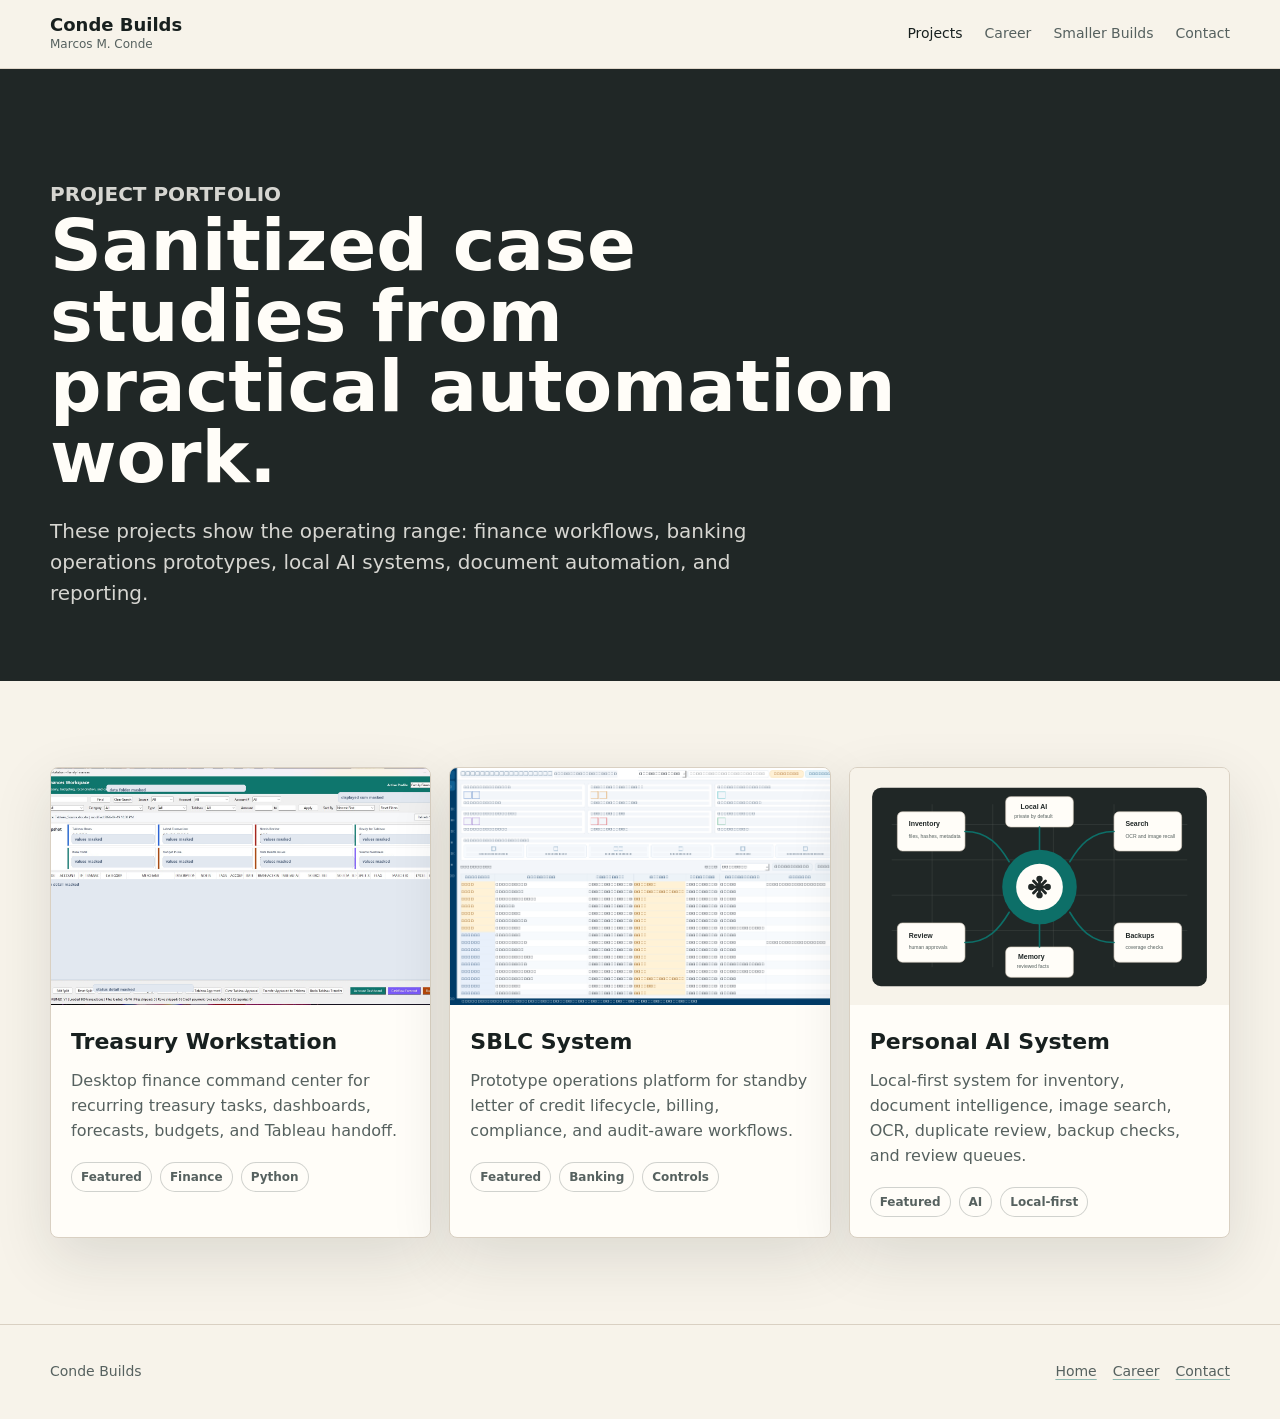
==== projects/index.html @ d3828728 "Initial Conde Builds portfolio site" ====
<!doctype html>
<html lang="en">
  <head>
    <meta charset="utf-8">
    <meta name="viewport" content="width=device-width, initial-scale=1">
    <title>Projects | Conde Builds</title>
    <meta name="description" content="Sanitized case studies for treasury automation, SBLC operations, and local AI workflow systems.">
    <meta property="og:title" content="Projects | Conde Builds">
    <meta property="og:description" content="Sanitized case studies for treasury automation, SBLC operations, and local AI workflow systems.">
    <meta property="og:image" content="https://conde-builds.com/assets/img/social-preview.png">
    <meta name="twitter:card" content="summary_large_image">
    <link rel="stylesheet" href="../assets/styles.css">
  </head>
  <body>
    <header class="site-header">
      <nav class="nav" aria-label="Primary navigation">
        <a class="brand" href="../index.html"><strong>Conde Builds</strong><span>Marcos M. Conde</span></a>
        <div class="nav-links">
          <a href="index.html" aria-current="page">Projects</a>
          <a href="../career.html">Career</a>
          <a href="../experiments.html">Smaller Builds</a>
          <a href="../contact.html">Contact</a>
        </div>
      </nav>
    </header>

    <main>
      <section class="page-hero">
        <div class="page-hero-inner">
          <p class="eyebrow">Project portfolio</p>
          <h1>Sanitized case studies from practical automation work.</h1>
          <p>These projects show the operating range: finance workflows, banking operations prototypes, local AI systems, document automation, and reporting.</p>
        </div>
      </section>

      <section class="section">
        <div class="project-grid">
          <a class="project-card" href="treasury-workstation.html">
            <img src="../assets/img/treasury-main.png" alt="Treasury Workstation sanitized interface">
            <div class="project-card-body">
              <h3>Treasury Workstation</h3>
              <p>Desktop finance command center for recurring treasury tasks, dashboards, forecasts, budgets, and Tableau handoff.</p>
              <div class="tag-row"><span class="tag">Featured</span><span class="tag">Finance</span><span class="tag">Python</span></div>
            </div>
          </a>
          <a class="project-card" href="sblc-system.html">
            <img src="../assets/img/sblc-command-center.png" alt="SBLC system command center">
            <div class="project-card-body">
              <h3>SBLC System</h3>
              <p>Prototype operations platform for standby letter of credit lifecycle, billing, compliance, and audit-aware workflows.</p>
              <div class="tag-row"><span class="tag">Featured</span><span class="tag">Banking</span><span class="tag">Controls</span></div>
            </div>
          </a>
          <a class="project-card" href="personal-ai-system.html">
            <img src="../assets/img/personal-ai-system.svg" alt="Abstract Personal AI System map">
            <div class="project-card-body">
              <h3>Personal AI System</h3>
              <p>Local-first system for inventory, document intelligence, image search, OCR, duplicate review, backup checks, and review queues.</p>
              <div class="tag-row"><span class="tag">Featured</span><span class="tag">AI</span><span class="tag">Local-first</span></div>
            </div>
          </a>
        </div>
      </section>
    </main>

    <footer class="footer">
      <div class="footer-inner">
        <span>Conde Builds</span>
        <div class="footer-links"><a href="../index.html">Home</a><a href="../career.html">Career</a><a href="../contact.html">Contact</a></div>
      </div>
    </footer>
  </body>
</html>
---- assets/styles.css ----
:root {
  --ink: #18201f;
  --muted: #56615f;
  --paper: #f7f3ea;
  --surface: #fffdf8;
  --line: #d9d0c2;
  --teal: #0d6f68;
  --blue: #244c8f;
  --amber: #b36b16;
  --red: #8d342f;
  --charcoal: #202726;
  --shadow: 0 20px 60px rgba(24, 32, 31, 0.12);
}

* {
  box-sizing: border-box;
}

html {
  scroll-behavior: smooth;
}

body {
  margin: 0;
  color: var(--ink);
  background: var(--paper);
  font-family: Inter, ui-sans-serif, system-ui, -apple-system, BlinkMacSystemFont, "Segoe UI", sans-serif;
  line-height: 1.55;
}

body.modal-open {
  overflow: hidden;
}

img {
  display: block;
  max-width: 100%;
}

.expandable-img {
  cursor: zoom-in;
}

.expandable-img:focus-visible {
  outline: 3px solid var(--teal);
  outline-offset: 4px;
}

.image-modal {
  position: fixed;
  inset: 0;
  z-index: 100;
  display: none;
  align-items: center;
  justify-content: center;
  padding: 28px;
  background: rgba(24, 32, 31, 0.86);
}

.image-modal.is-open {
  display: flex;
}

.image-modal figure {
  width: min(1120px, 100%);
  max-height: calc(100vh - 56px);
  margin: 0;
  display: grid;
  gap: 12px;
}

.image-modal img {
  width: 100%;
  max-height: calc(100vh - 128px);
  object-fit: contain;
  border-radius: 8px;
  background: var(--surface);
  box-shadow: 0 28px 80px rgba(0, 0, 0, 0.35);
}

.image-modal figcaption {
  color: rgba(255, 253, 248, 0.86);
  font-size: 15px;
  text-align: center;
}

.image-modal-close {
  position: fixed;
  top: 18px;
  right: 18px;
  min-height: 42px;
  padding: 9px 13px;
  border: 1px solid rgba(255, 253, 248, 0.45);
  border-radius: 8px;
  background: rgba(255, 253, 248, 0.1);
  color: var(--surface);
  font: inherit;
  font-weight: 800;
  cursor: pointer;
}

a {
  color: inherit;
  text-decoration-color: rgba(13, 111, 104, 0.45);
  text-underline-offset: 0.22em;
}

a:hover {
  text-decoration-color: var(--teal);
}

.site-header {
  position: sticky;
  top: 0;
  z-index: 20;
  border-bottom: 1px solid rgba(217, 208, 194, 0.82);
  background: rgba(247, 243, 234, 0.94);
  backdrop-filter: blur(14px);
}

.nav {
  width: min(1180px, calc(100% - 40px));
  min-height: 68px;
  margin: 0 auto;
  display: flex;
  align-items: center;
  justify-content: space-between;
  gap: 24px;
}

.brand {
  display: inline-flex;
  flex-direction: column;
  gap: 0;
  text-decoration: none;
}

.brand strong {
  font-size: 18px;
  line-height: 1.1;
}

.brand span {
  color: var(--muted);
  font-size: 12px;
}

.nav-links {
  display: flex;
  align-items: center;
  gap: 22px;
  color: var(--muted);
  font-size: 14px;
}

.nav-links a {
  text-decoration: none;
}

.nav-links a:hover,
.nav-links a[aria-current="page"] {
  color: var(--ink);
}

.section,
.content-section {
  width: min(1180px, calc(100% - 40px));
  margin: 0 auto;
}

.hero {
  min-height: 690px;
  display: grid;
  align-items: center;
  color: var(--ink);
  background:
    linear-gradient(115deg, rgba(255, 253, 248, 0.96), rgba(247, 243, 234, 0.86)),
    radial-gradient(circle at 74% 20%, rgba(13, 111, 104, 0.2), transparent 30%),
    radial-gradient(circle at 84% 76%, rgba(179, 107, 22, 0.18), transparent 32%);
  overflow: hidden;
}

.hero-inner {
  width: min(1180px, calc(100% - 40px));
  margin: 0 auto;
  padding: 88px 0 72px;
  display: grid;
  grid-template-columns: minmax(0, 1fr) 430px;
  gap: 64px;
  align-items: center;
}

.eyebrow {
  margin: 0 0 18px;
  color: var(--teal);
  font-size: 13px;
  font-weight: 750;
  text-transform: uppercase;
}

.hero .eyebrow {
  color: var(--teal);
}

.hero h1,
.page-hero h1 {
  max-width: 860px;
  margin: 0;
  font-size: 72px;
  line-height: 0.98;
  letter-spacing: 0;
}

.hero p,
.page-hero p {
  max-width: 720px;
  margin: 24px 0 0;
  color: rgba(255, 253, 248, 0.88);
  font-size: 20px;
}

.hero p {
  color: var(--muted);
}

.hero-visual {
  position: relative;
  min-height: 500px;
}

.hero-visual::before {
  content: "";
  position: absolute;
  inset: 18px 46px 18px 18px;
  border: 1px solid rgba(32, 39, 38, 0.14);
  border-radius: 18px;
  background:
    linear-gradient(90deg, rgba(32, 39, 38, 0.08) 1px, transparent 1px),
    linear-gradient(rgba(32, 39, 38, 0.08) 1px, transparent 1px);
  background-size: 42px 42px;
}

.glyph-card {
  position: absolute;
  width: 245px;
  min-height: 150px;
  padding: 18px;
  border: 1px solid rgba(32, 39, 38, 0.16);
  border-radius: 8px;
  background: rgba(255, 253, 248, 0.92);
  box-shadow: var(--shadow);
}

.glyph-card:nth-child(1) {
  top: 26px;
  right: 6px;
}

.glyph-card:nth-child(2) {
  top: 180px;
  left: 0;
}

.glyph-card:nth-child(3) {
  right: 44px;
  bottom: 22px;
}

.glyph-icon {
  width: 44px;
  height: 44px;
  margin-bottom: 18px;
  display: inline-grid;
  place-items: center;
  border-radius: 8px;
  color: var(--surface);
  background: var(--teal);
}

.glyph-card:nth-child(2) .glyph-icon {
  background: var(--blue);
}

.glyph-card:nth-child(3) .glyph-icon {
  background: var(--amber);
}

.glyph-icon svg {
  width: 25px;
  height: 25px;
  stroke: currentColor;
  stroke-width: 2;
  fill: none;
}

.glyph-card h2 {
  margin: 0 0 6px;
  font-size: 19px;
}

.glyph-card p {
  margin: 0;
  color: var(--muted);
  font-size: 14px;
}

.hero-actions,
.actions {
  display: flex;
  flex-wrap: wrap;
  gap: 12px;
  margin-top: 34px;
}

.button {
  min-height: 44px;
  display: inline-flex;
  align-items: center;
  justify-content: center;
  padding: 10px 16px;
  border: 1px solid var(--ink);
  border-radius: 8px;
  background: var(--ink);
  color: var(--surface);
  font-weight: 700;
  text-decoration: none;
}

.button.secondary {
  background: transparent;
  color: var(--ink);
  border-color: rgba(24, 32, 31, 0.4);
}

.button.light {
  background: var(--surface);
  color: var(--ink);
  border-color: var(--line);
}

.page-hero .button.secondary {
  color: var(--surface);
  border-color: rgba(255, 253, 248, 0.72);
}

.button:hover {
  transform: translateY(-1px);
}

.section {
  padding: 86px 0;
}

.section.compact {
  padding: 58px 0;
}

.section-header {
  display: flex;
  align-items: end;
  justify-content: space-between;
  gap: 28px;
  margin-bottom: 28px;
}

.section-header h2,
.content-section h2 {
  margin: 0;
  font-size: 38px;
  line-height: 1.05;
  letter-spacing: 0;
}

.section-header p {
  max-width: 520px;
  margin: 0;
  color: var(--muted);
}

.project-grid {
  display: grid;
  grid-template-columns: repeat(3, 1fr);
  gap: 18px;
}

.bridge-grid {
  display: grid;
  grid-template-columns: 0.95fr 1.05fr;
  gap: 42px;
  align-items: start;
}

.bridge-copy h2 {
  margin: 0;
  font-size: 42px;
  line-height: 1.05;
}

.bridge-copy p {
  margin: 18px 0 0;
  color: var(--muted);
  font-size: 18px;
}

.bridge-points {
  display: grid;
  gap: 12px;
}

.bridge-point {
  display: grid;
  grid-template-columns: 52px 1fr;
  gap: 16px;
  align-items: start;
  border-top: 1px solid var(--line);
  padding-top: 18px;
}

.bridge-point strong {
  display: grid;
  place-items: center;
  width: 42px;
  height: 42px;
  border-radius: 8px;
  background: var(--charcoal);
  color: var(--surface);
  font-size: 14px;
}

.bridge-point h3 {
  margin: 0 0 5px;
  font-size: 20px;
}

.bridge-point p {
  margin: 0;
  color: var(--muted);
}

.project-card,
.stat-card,
.note-card {
  border: 1px solid var(--line);
  border-radius: 8px;
  background: var(--surface);
  box-shadow: var(--shadow);
}

.project-card {
  overflow: hidden;
  text-decoration: none;
}

.project-card img {
  width: 100%;
  aspect-ratio: 16 / 10;
  object-fit: cover;
  background: #e7dfd2;
}

.project-card-body {
  padding: 20px;
}

.project-card h3 {
  margin: 0 0 10px;
  font-size: 22px;
}

.project-card p,
.note-card p,
.stat-card p {
  margin: 0;
  color: var(--muted);
}

.tag-row {
  display: flex;
  flex-wrap: wrap;
  gap: 8px;
  margin-top: 18px;
}

.tag {
  border: 1px solid rgba(86, 97, 95, 0.28);
  border-radius: 999px;
  padding: 5px 9px;
  color: var(--muted);
  background: rgba(255, 253, 248, 0.7);
  font-size: 12px;
  font-weight: 700;
}

.signal-band {
  background: var(--charcoal);
  color: var(--surface);
}

.signal-grid {
  width: min(1180px, calc(100% - 40px));
  margin: 0 auto;
  padding: 62px 0;
  display: grid;
  grid-template-columns: 0.9fr 1.1fr;
  gap: 36px;
  align-items: center;
}

.signal-grid h2 {
  margin: 0;
  font-size: 38px;
  line-height: 1.05;
}

.signal-list {
  display: grid;
  grid-template-columns: repeat(2, minmax(0, 1fr));
  gap: 10px;
}

.signal-list span {
  border: 1px solid rgba(255, 253, 248, 0.18);
  border-radius: 8px;
  padding: 12px 14px;
  color: rgba(255, 253, 248, 0.86);
  background: rgba(255, 253, 248, 0.05);
}

.page-hero {
  color: var(--surface);
  background: var(--charcoal);
}

.page-hero-inner {
  width: min(1180px, calc(100% - 40px));
  margin: 0 auto;
  padding: 86px 0 72px;
}

.page-hero p {
  color: rgba(255, 253, 248, 0.82);
}

.two-column {
  display: grid;
  grid-template-columns: 0.9fr 1.1fr;
  gap: 36px;
  align-items: start;
}

.case-image {
  border: 1px solid var(--line);
  border-radius: 8px;
  overflow: hidden;
  background: var(--surface);
  box-shadow: var(--shadow);
}

.case-image img {
  width: 100%;
}

.case-copy {
  display: grid;
  gap: 18px;
}

.case-block {
  border-top: 1px solid var(--line);
  padding-top: 18px;
}

.case-block h2,
.case-block h3 {
  margin: 0 0 8px;
  font-size: 21px;
}

.case-block p,
.case-block li {
  color: var(--muted);
}

.case-block p {
  margin: 0;
}

.case-block ul {
  margin: 0;
  padding-left: 20px;
}

.gallery {
  display: grid;
  grid-template-columns: repeat(3, 1fr);
  gap: 16px;
}

.gallery figure {
  margin: 0;
  border: 1px solid var(--line);
  border-radius: 8px;
  overflow: hidden;
  background: var(--surface);
}

.gallery figcaption {
  padding: 12px 14px;
  color: var(--muted);
  font-size: 13px;
}

.gallery.note-gallery figure {
  background: var(--surface);
}

.gallery.note-gallery img {
  aspect-ratio: 16 / 10;
  object-fit: cover;
}

.stat-grid {
  display: grid;
  grid-template-columns: repeat(4, 1fr);
  gap: 14px;
}

.stat-card,
.note-card {
  padding: 20px;
}

.stat-card strong {
  display: block;
  margin-bottom: 6px;
  color: var(--teal);
  font-size: 28px;
  line-height: 1;
}

.timeline {
  display: grid;
  gap: 14px;
}

.timeline-item {
  display: grid;
  grid-template-columns: 160px 1fr;
  gap: 24px;
  border-top: 1px solid var(--line);
  padding-top: 18px;
}

.timeline-item strong {
  color: var(--amber);
}

.footer {
  border-top: 1px solid var(--line);
  padding: 36px 0;
}

.footer-inner {
  width: min(1180px, calc(100% - 40px));
  margin: 0 auto;
  display: flex;
  align-items: center;
  justify-content: space-between;
  gap: 20px;
  color: var(--muted);
  font-size: 14px;
}

.footer-links {
  display: flex;
  gap: 16px;
}

.accent-teal {
  color: var(--teal);
}

.accent-blue {
  color: var(--blue);
}

.accent-amber {
  color: var(--amber);
}

.pricing-table {
  width: 100%;
  border-collapse: collapse;
  overflow: hidden;
  border: 1px solid var(--line);
  border-radius: 8px;
  background: var(--surface);
}

.pricing-table th,
.pricing-table td {
  border-bottom: 1px solid var(--line);
  padding: 14px;
  text-align: left;
}

.pricing-table th {
  color: var(--muted);
  font-size: 13px;
  text-transform: uppercase;
}

.pricing-table tr:last-child td {
  border-bottom: 0;
}

.system-map {
  display: grid;
  grid-template-columns: repeat(3, 1fr);
  gap: 12px;
}

.system-map .note-card {
  min-height: 150px;
}

@media (max-width: 860px) {
  .nav {
    min-height: auto;
    padding: 14px 0;
    align-items: flex-start;
    flex-direction: column;
    gap: 12px;
  }

  .nav-links {
    width: 100%;
    overflow-x: auto;
    padding-bottom: 4px;
  }

  .hero {
    min-height: 620px;
  }

  .hero-inner {
    grid-template-columns: 1fr;
    gap: 32px;
  }

  .hero-visual {
    min-height: auto;
    display: grid;
    gap: 12px;
  }

  .hero-visual::before {
    display: none;
  }

  .glyph-card,
  .glyph-card:nth-child(1),
  .glyph-card:nth-child(2),
  .glyph-card:nth-child(3) {
    position: static;
    width: 100%;
    min-height: 0;
  }

  .hero h1,
  .page-hero h1 {
    font-size: 44px;
    line-height: 1.04;
  }

  .hero p,
  .page-hero p {
    font-size: 18px;
  }

  .section,
  .content-section {
    width: min(100% - 28px, 1180px);
  }

  .section {
    padding: 58px 0;
  }

  .section-header,
  .signal-grid,
  .two-column,
  .timeline-item {
    grid-template-columns: 1fr;
  }

  .section-header {
    display: grid;
  }

  .project-grid,
  .gallery,
  .stat-grid,
  .system-map,
  .bridge-grid {
    grid-template-columns: 1fr;
  }

  .signal-list {
    grid-template-columns: 1fr;
  }

  .footer-inner {
    align-items: flex-start;
    flex-direction: column;
  }
}
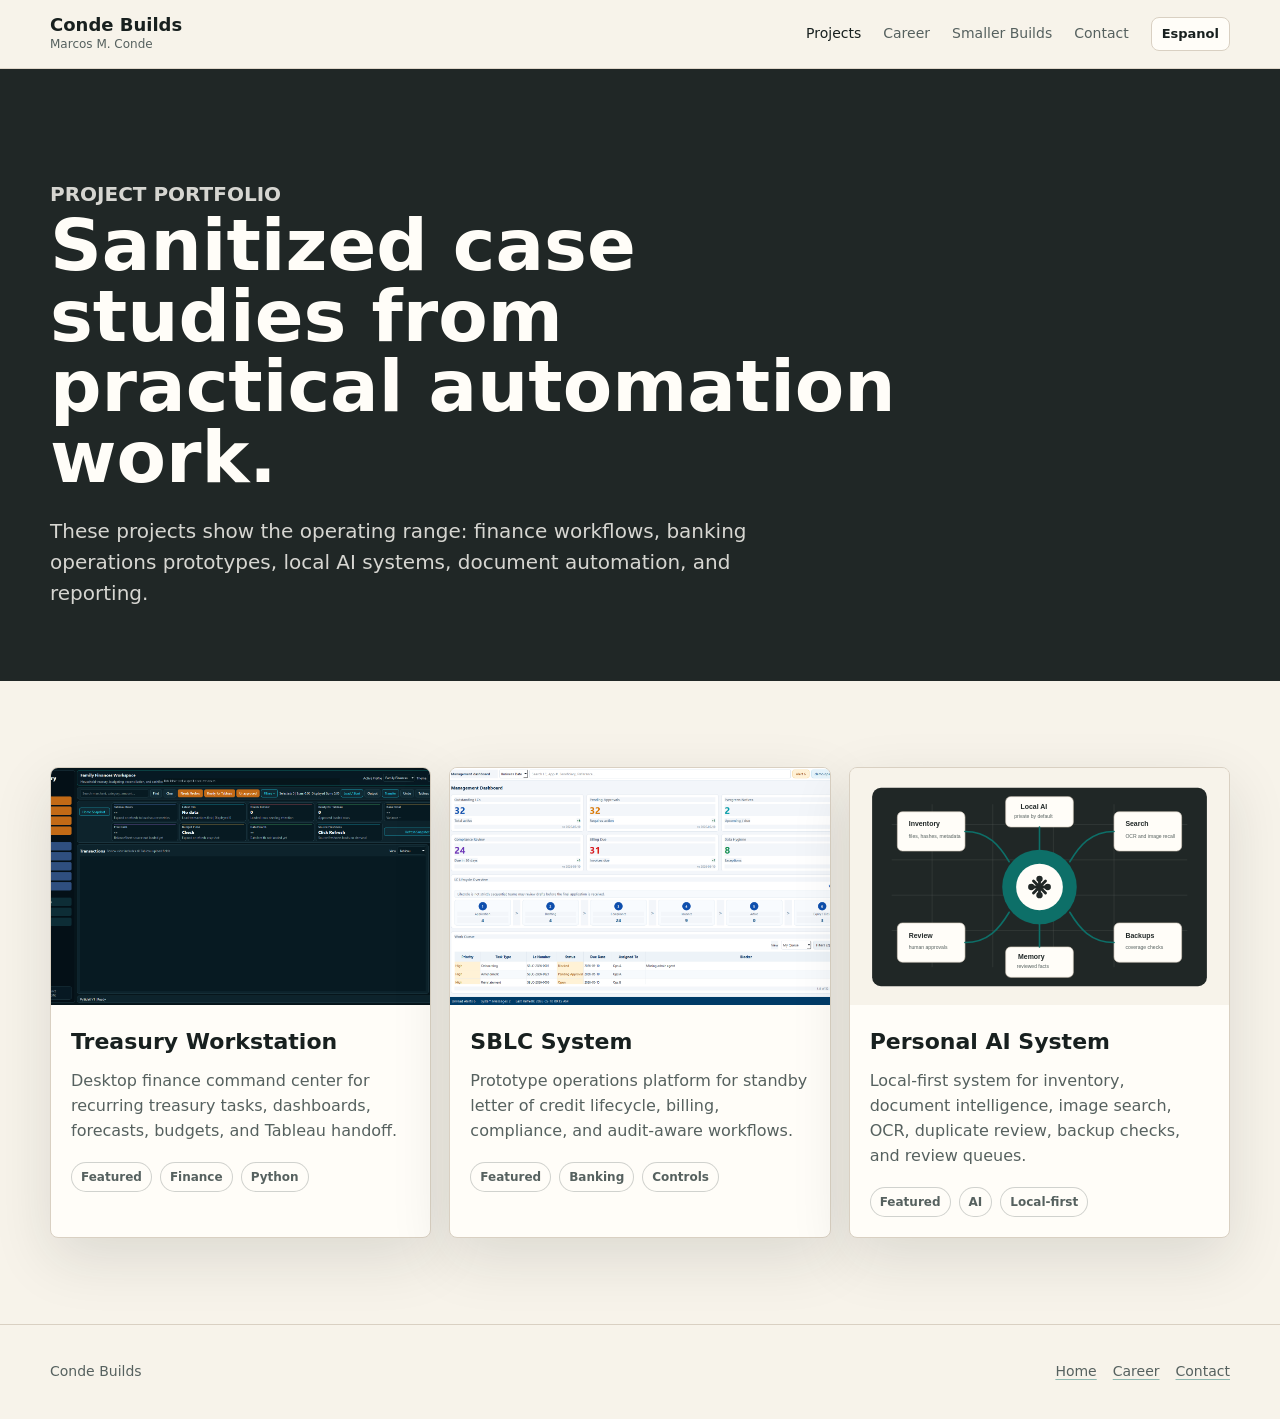
==== commit 40a7adef: "Refresh screenshots and add Spanish toggle" ====
--- a/projects/index.html
+++ b/projects/index.html
@@ -69,5 +69,6 @@
         <div class="footer-links"><a href="../index.html">Home</a><a href="../career.html">Career</a><a href="../contact.html">Contact</a></div>
       </div>
     </footer>
+    <script src="../assets/site.js" defer></script>
   </body>
 </html>
--- a/assets/styles.css
+++ b/assets/styles.css
@@ -162,6 +162,23 @@
   color: var(--ink);
 }
 
+.language-toggle {
+  min-height: 32px;
+  border: 1px solid var(--line);
+  border-radius: 8px;
+  padding: 6px 10px;
+  background: var(--surface);
+  color: var(--ink);
+  font: inherit;
+  font-size: 13px;
+  font-weight: 800;
+  cursor: pointer;
+}
+
+.language-toggle:hover {
+  border-color: var(--teal);
+}
+
 .section,
 .content-section {
   width: min(1180px, calc(100% - 40px));
@@ -458,6 +475,51 @@
   background: #e7dfd2;
 }
 
+.project-symbol {
+  min-height: 220px;
+  display: grid;
+  place-items: center;
+  padding: 28px;
+  background: var(--charcoal);
+}
+
+.project-symbol-inner {
+  width: 100%;
+  min-height: 150px;
+  display: grid;
+  align-content: center;
+  gap: 16px;
+  border: 1px solid rgba(255, 253, 248, 0.18);
+  border-radius: 8px;
+  padding: 22px;
+  color: var(--surface);
+  background:
+    linear-gradient(90deg, rgba(255, 253, 248, 0.08) 1px, transparent 1px),
+    linear-gradient(rgba(255, 253, 248, 0.08) 1px, transparent 1px);
+  background-size: 36px 36px;
+}
+
+.project-symbol svg {
+  width: 54px;
+  height: 54px;
+  stroke: currentColor;
+  stroke-width: 1.9;
+  fill: none;
+}
+
+.project-symbol strong {
+  font-size: 28px;
+  line-height: 1;
+}
+
+.project-card:nth-child(2) .project-symbol {
+  background: #263c54;
+}
+
+.project-card:nth-child(3) .project-symbol {
+  background: #3b3528;
+}
+
 .project-card-body {
   padding: 20px;
 }
@@ -524,6 +586,43 @@
   padding: 12px 14px;
   color: rgba(255, 253, 248, 0.86);
   background: rgba(255, 253, 248, 0.05);
+}
+
+.tool-strip {
+  border-top: 1px solid var(--line);
+  border-bottom: 1px solid var(--line);
+  background: var(--surface);
+}
+
+.tool-strip-inner {
+  width: min(1180px, calc(100% - 40px));
+  margin: 0 auto;
+  padding: 36px 0;
+  display: grid;
+  grid-template-columns: 220px 1fr;
+  gap: 28px;
+  align-items: center;
+}
+
+.tool-strip h2 {
+  margin: 0;
+  font-size: 24px;
+}
+
+.tool-list {
+  display: flex;
+  flex-wrap: wrap;
+  gap: 10px;
+}
+
+.tool-list span {
+  border: 1px solid var(--line);
+  border-radius: 999px;
+  padding: 9px 12px;
+  color: var(--muted);
+  background: var(--paper);
+  font-size: 14px;
+  font-weight: 750;
 }
 
 .page-hero {
@@ -810,6 +909,11 @@
     grid-template-columns: 1fr;
   }
 
+  .tool-strip-inner {
+    width: min(100% - 28px, 1180px);
+    grid-template-columns: 1fr;
+  }
+
   .footer-inner {
     align-items: flex-start;
     flex-direction: column;
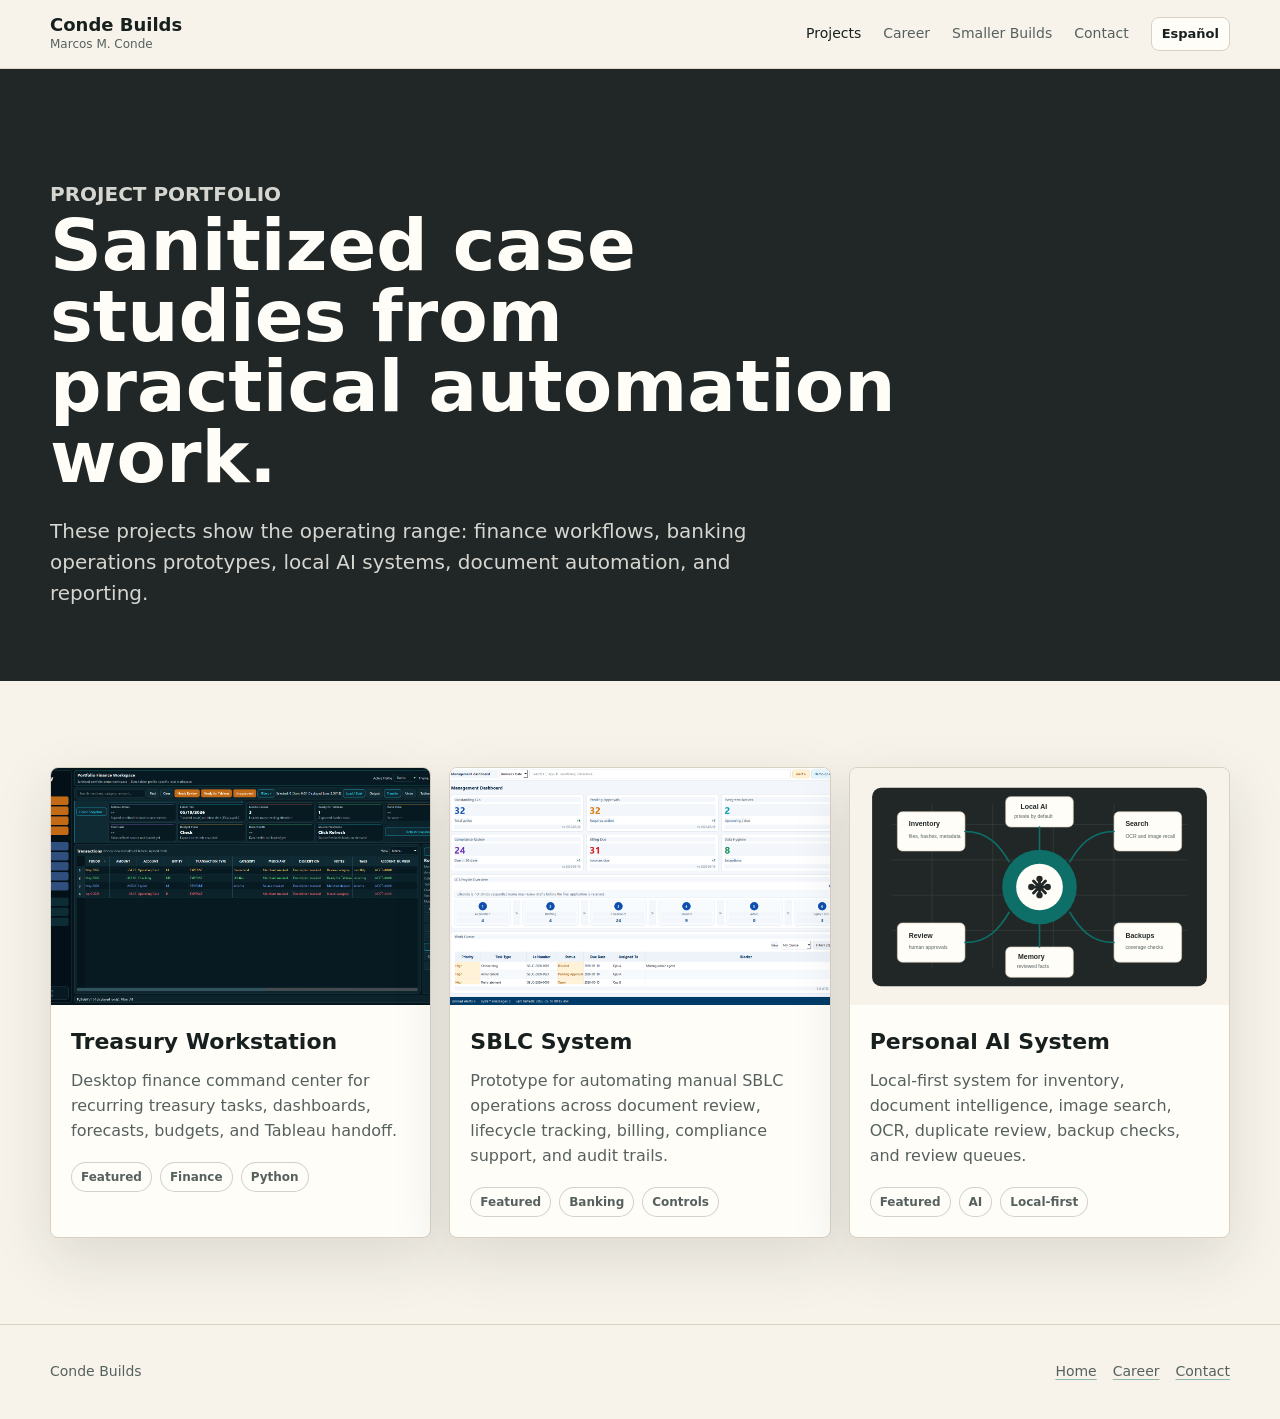
==== commit b51ef128: "Tighten third-person portfolio copy" ====
--- a/projects/index.html
+++ b/projects/index.html
@@ -47,7 +47,7 @@
             <img src="../assets/img/sblc-command-center.png" alt="SBLC system command center">
             <div class="project-card-body">
               <h3>SBLC System</h3>
-              <p>Prototype operations platform for standby letter of credit lifecycle, billing, compliance, and audit-aware workflows.</p>
+              <p>Prototype for automating manual SBLC operations across document review, lifecycle tracking, billing, compliance support, and audit trails.</p>
               <div class="tag-row"><span class="tag">Featured</span><span class="tag">Banking</span><span class="tag">Controls</span></div>
             </div>
           </a>
--- a/assets/styles.css
+++ b/assets/styles.css
@@ -823,6 +823,31 @@
   min-height: 150px;
 }
 
+.system-card {
+  display: grid;
+  gap: 12px;
+  padding: 0;
+  overflow: hidden;
+}
+
+.system-card img {
+  width: 100%;
+  aspect-ratio: 16 / 9;
+  object-fit: cover;
+  object-position: top left;
+  border-bottom: 1px solid var(--line);
+}
+
+.system-card h3,
+.system-card p {
+  margin-left: 20px;
+  margin-right: 20px;
+}
+
+.system-card p {
+  margin-bottom: 20px;
+}
+
 @media (max-width: 860px) {
   .nav {
     min-height: auto;
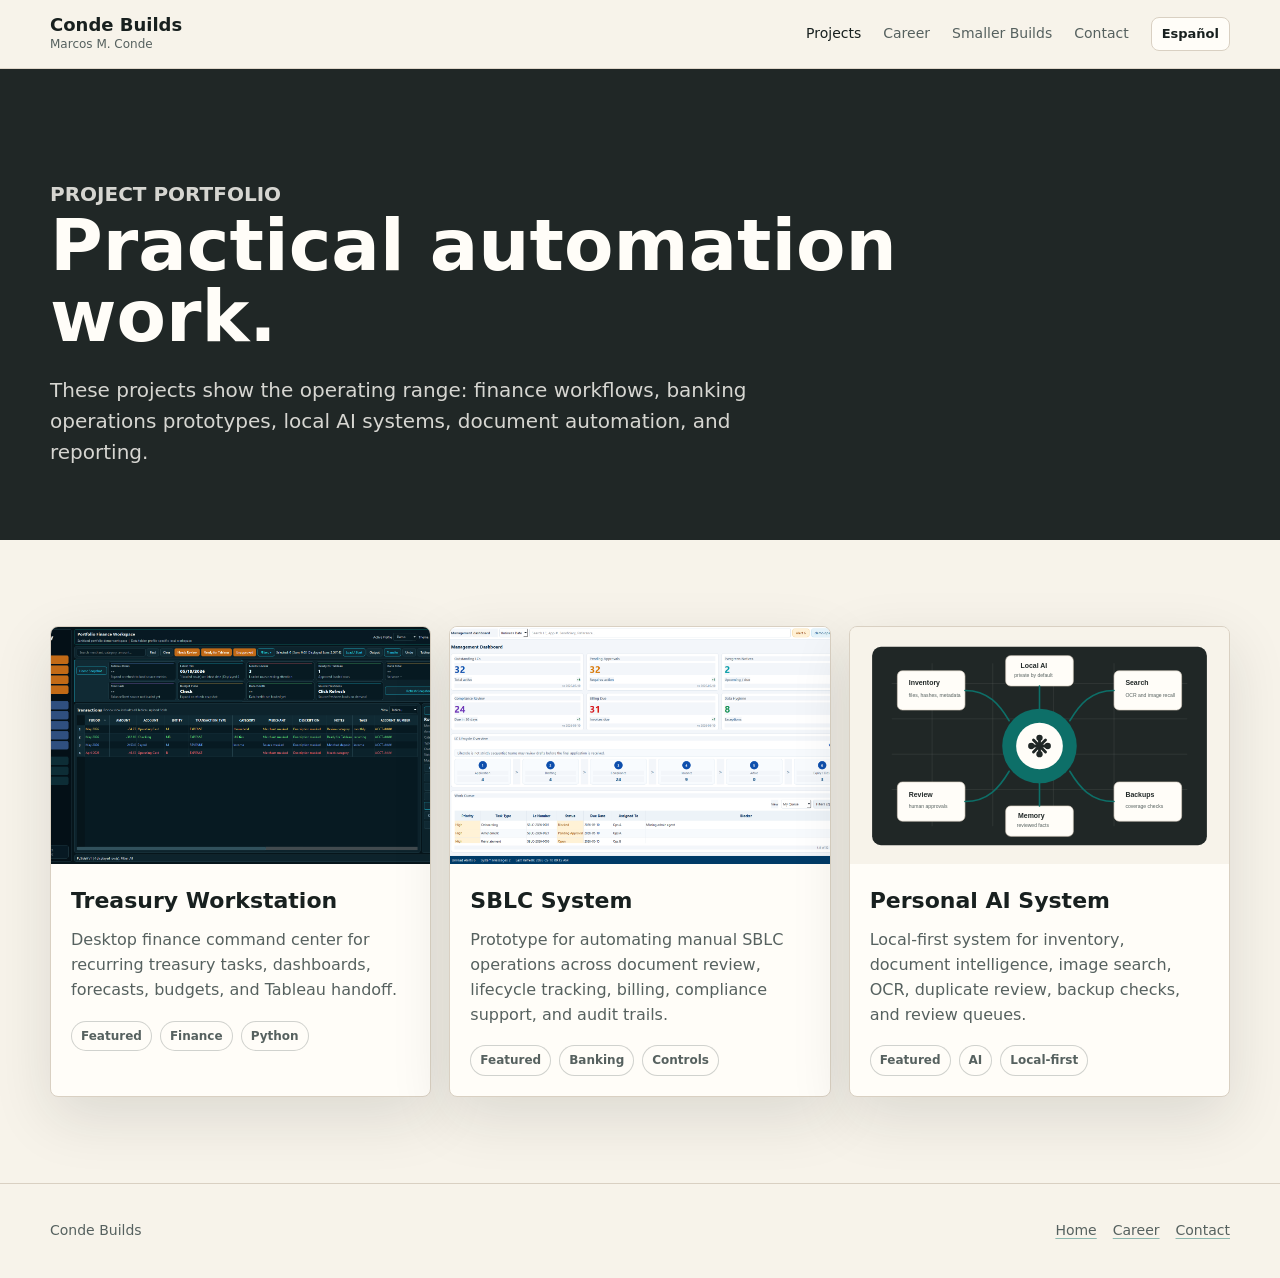
==== commit 20be7545: "Simplify landing page project signals" ====
--- a/projects/index.html
+++ b/projects/index.html
@@ -28,7 +28,7 @@
       <section class="page-hero">
         <div class="page-hero-inner">
           <p class="eyebrow">Project portfolio</p>
-          <h1>Sanitized case studies from practical automation work.</h1>
+          <h1>Practical automation work.</h1>
           <p>These projects show the operating range: finance workflows, banking operations prototypes, local AI systems, document automation, and reporting.</p>
         </div>
       </section>
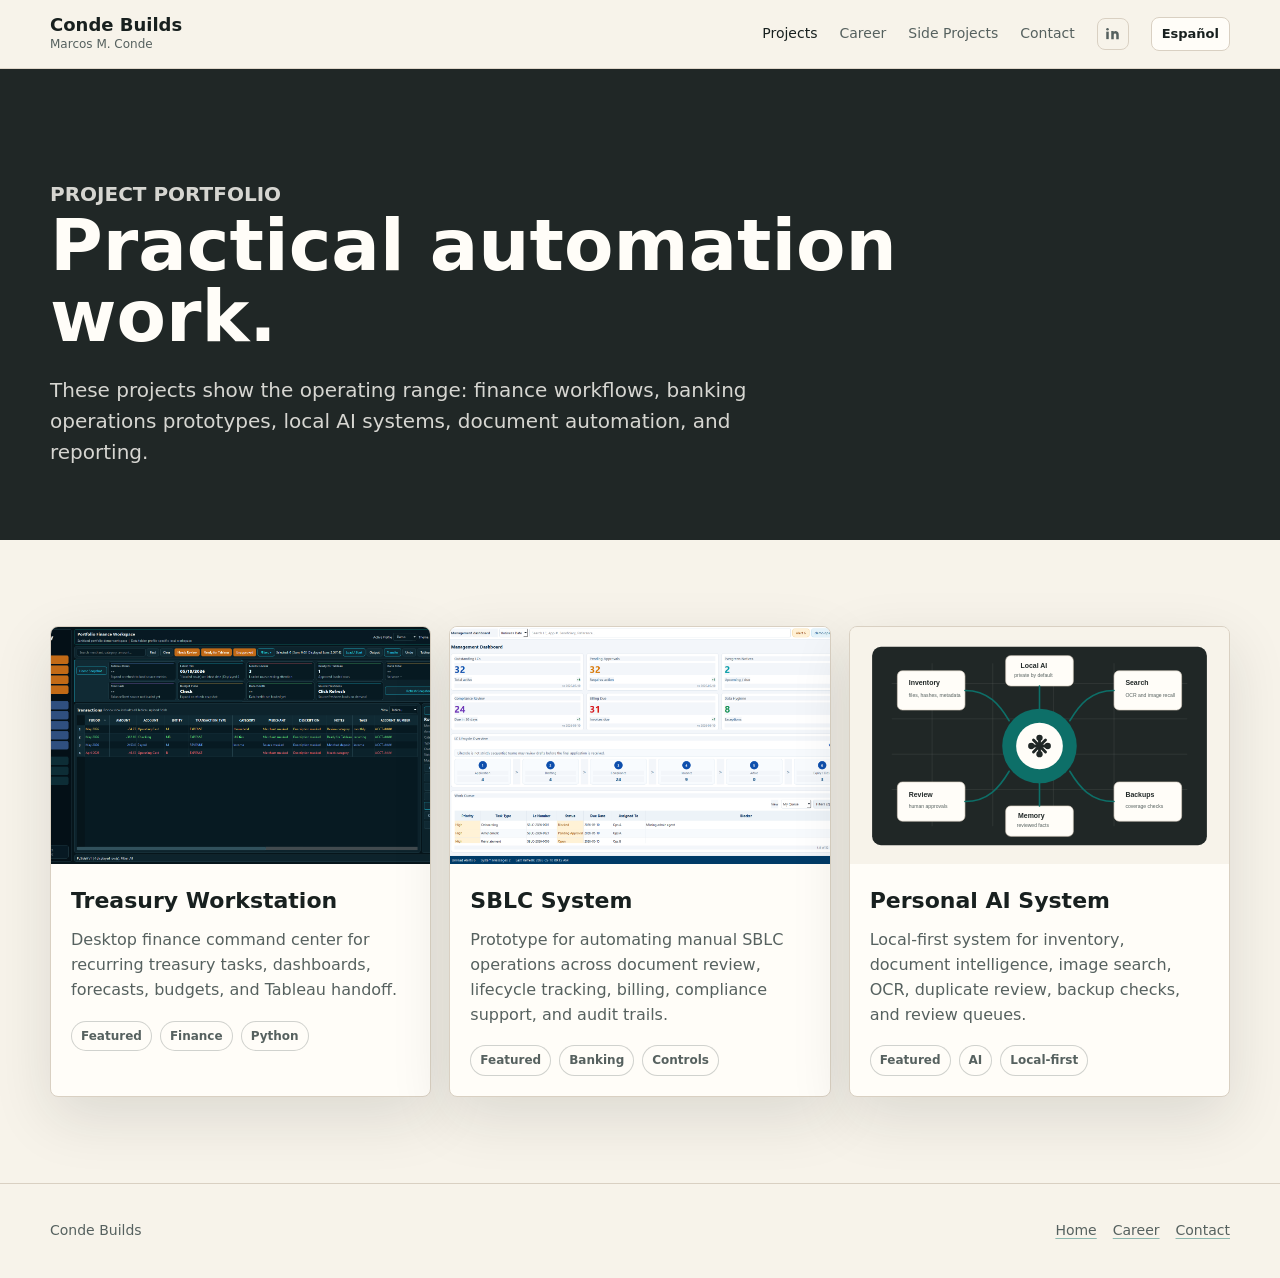
==== commit c7d7437c: "Sharpen portfolio role signals" ====
--- a/projects/index.html
+++ b/projects/index.html
@@ -18,8 +18,11 @@
         <div class="nav-links">
           <a href="index.html" aria-current="page">Projects</a>
           <a href="../career.html">Career</a>
-          <a href="../experiments.html">Smaller Builds</a>
+          <a href="../experiments.html">Side Projects</a>
           <a href="../contact.html">Contact</a>
+          <a class="nav-icon-link" href="https://www.linkedin.com/in/marcos-conde-21694651" aria-label="Marcos M. Conde on LinkedIn">
+            <svg viewBox="0 0 24 24" aria-hidden="true"><path d="M16 8a6 6 0 0 1 6 6v7h-4v-7a2 2 0 0 0-4 0v7h-4v-13h4v2a4 4 0 0 1 2-2z"/><path d="M2 9h4v12H2z"/><path d="M4 3a2 2 0 1 1 0 4 2 2 0 0 1 0-4z"/></svg>
+          </a>
         </div>
       </nav>
     </header>
--- a/assets/styles.css
+++ b/assets/styles.css
@@ -162,6 +162,27 @@
   color: var(--ink);
 }
 
+.nav-icon-link {
+  width: 32px;
+  height: 32px;
+  display: inline-grid;
+  place-items: center;
+  border: 1px solid var(--line);
+  border-radius: 8px;
+  color: var(--muted);
+}
+
+.nav-icon-link:hover {
+  border-color: var(--teal);
+  color: var(--ink);
+}
+
+.nav-icon-link svg {
+  width: 15px;
+  height: 15px;
+  fill: currentColor;
+}
+
 .language-toggle {
   min-height: 32px;
   border: 1px solid var(--line);
@@ -238,6 +259,13 @@
 
 .hero p {
   color: var(--muted);
+}
+
+.hero .role-signal {
+  margin-top: 18px;
+  color: var(--muted);
+  font-size: 15px;
+  font-weight: 700;
 }
 
 .hero-visual {
@@ -536,6 +564,13 @@
   color: var(--muted);
 }
 
+.project-card .project-context {
+  margin-top: 12px;
+  color: rgba(86, 97, 95, 0.86);
+  font-size: 13px;
+  font-style: italic;
+}
+
 .tag-row {
   display: flex;
   flex-wrap: wrap;
